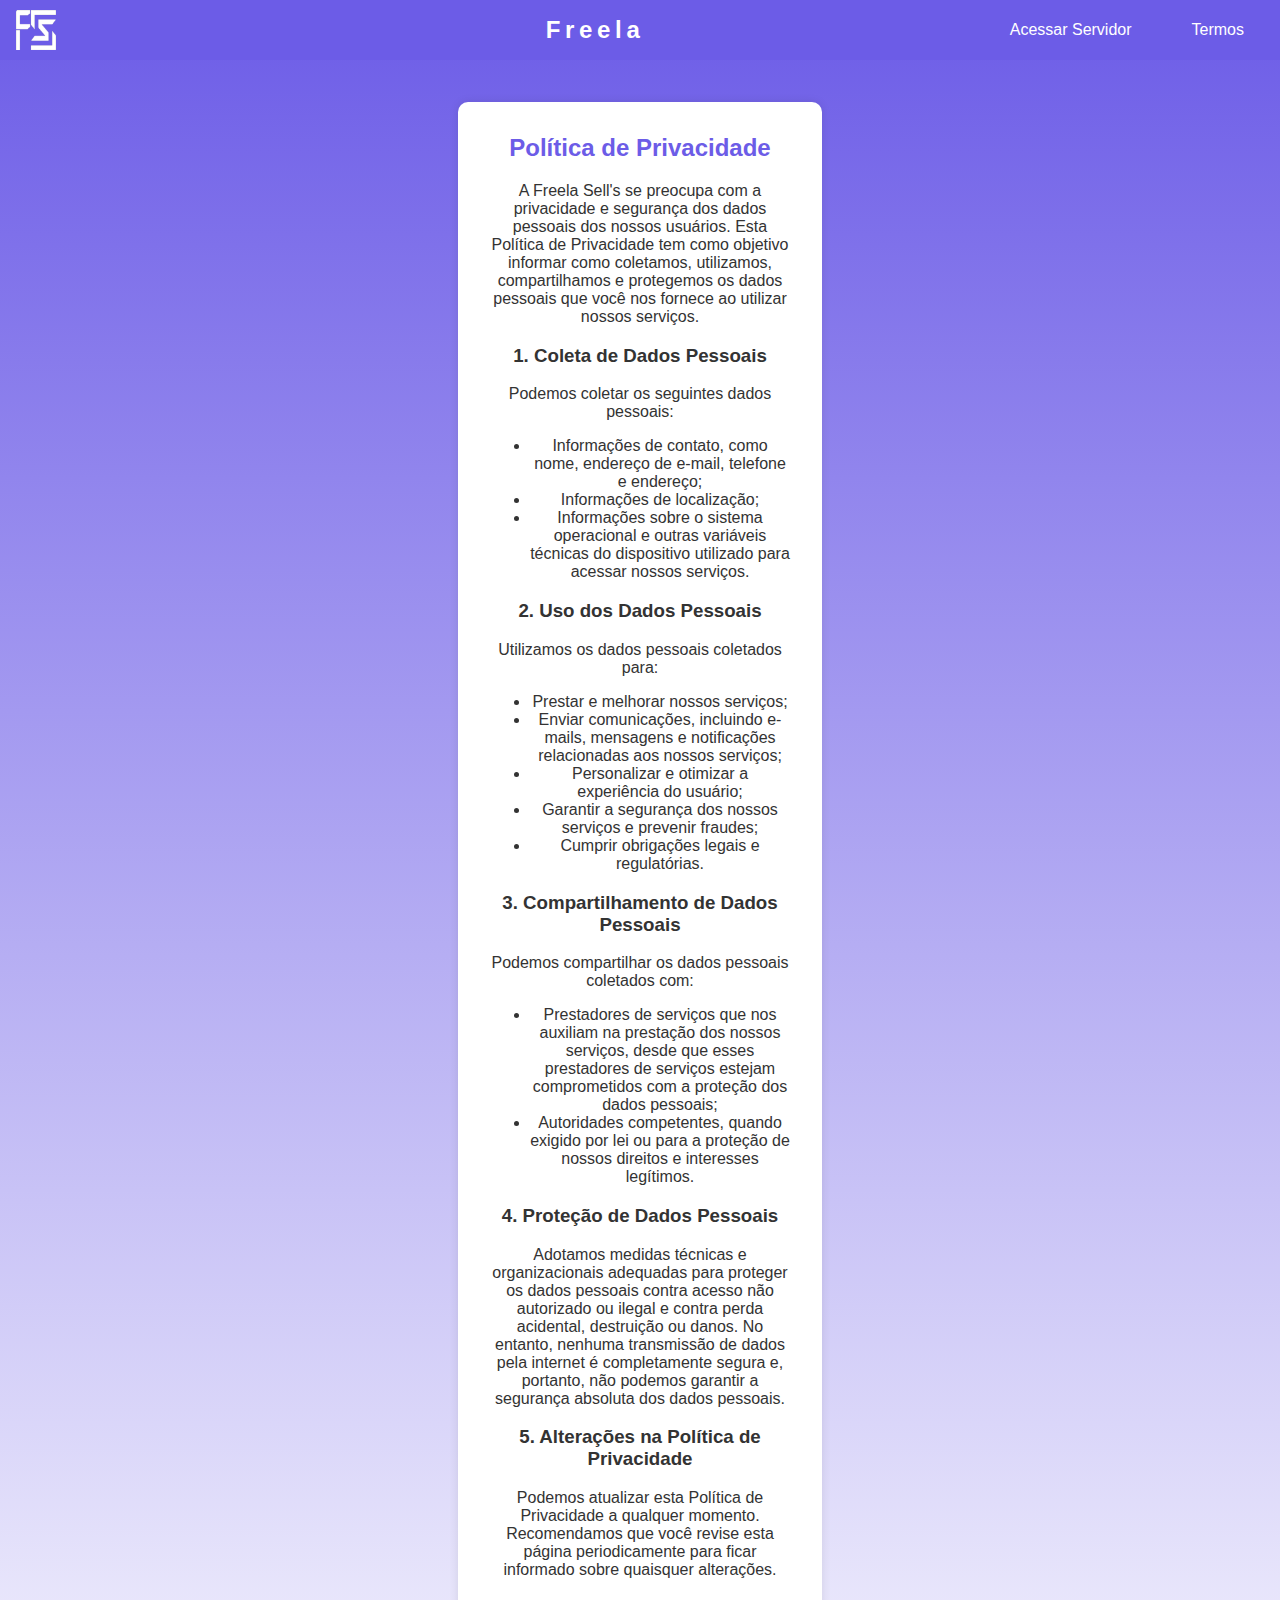
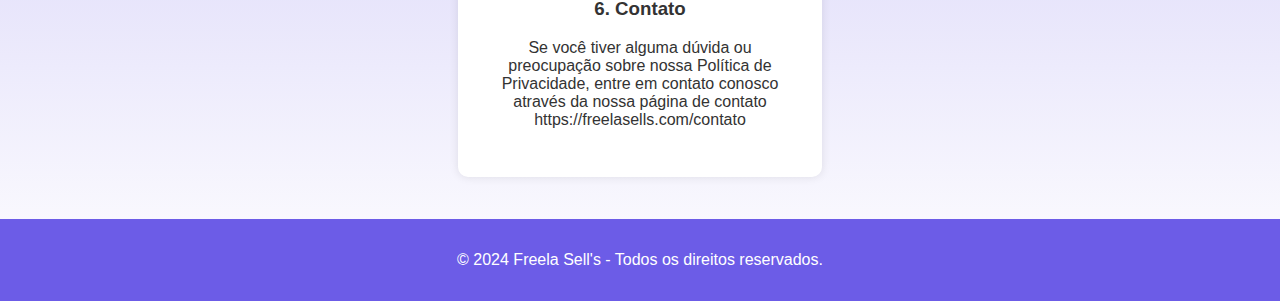
==== privacidade.html @ 6b94688e "Update privacidade.html" ====
<!DOCTYPE html>
<html lang="pt-BR">
<head>
    <meta charset="UTF-8">
    <meta name="viewport" content="width=device-width, initial-scale=1.0">
    <link rel="shortcut icon" href="./OIG4.png" type="image/x-icon">
    <meta property="og:title" content="FreelaSell's - Política de Privacidade">
    <meta property="og:description" content="Conheça nossa Política de Privacidade e saiba como cuidamos da sua privacidade e segurança.">
    <meta property="og:image" content="https://freelasells.shop/OIG4.png">
    <meta property="og:type" content="website">
    <title>Freela Sell's - Política de Privacidade</title>
    <link rel="stylesheet" href="https://cdnjs.cloudflare.com/ajax/libs/font-awesome/6.2.0/css/all.min.css" />
    <style>
        body {
            background-image: linear-gradient(to bottom, #6c5ce7 0%, #ffffff 100%);
            font-family: Arial, sans-serif;
            margin: 0;
            padding: 0;
            color: #333;
        }

        header {
            background-color: #6c5ce7;
            padding: 1em;
            text-align: center;
            color: #fff;
            position: relative;
        }

        header h1 {
            font-family: 'Arial Black', sans-serif;
            font-size: 24px;
            margin: 0;
            letter-spacing: -1px; /* Reduzindo o espaçamento entre as letras */
        }

        header h1 span {
            display: inline-block;
            opacity: 0; /* Começa invisível */
        }

        header h1 span:nth-child(odd) {
            animation-direction: alternate;
        }

        @keyframes float {
            0% {
                transform: translateY(0px);
            }
            50% {
                transform: translateY(-10px);
            }
            100% {
                transform: translateY(0px);
            }
        }

        .header-buttons {
            display: flex;
            justify-content: center;
            align-items: center;
            position: absolute;
            right: 1em;
            top: 50%;
            transform: translateY(-50%);
        }

        .header-buttons button {
            background-color: #6c5ce7;
            color: #fff;
            border: none;
            padding: 10px 20px;
            font-size: 16px;
            cursor: pointer;
            transition: background-color 0.3s;
            margin-left: 10px;
        }

        .header-buttons button:hover {
            background-color: #4b3f8c;
        }

        .header-buttons .access-community {
            margin-right: 10px;
        }

        .header-icon {
            height: 40px;
            position: absolute;
            left: 1em;
            top: 50%;
            transform: translateY(-50%);
        }

        main {
            display: flex;
            flex-wrap: wrap;
            justify-content: center;
            padding: 2em;
        }

        section {
            background-color: #fff;
            padding: 2em;
            margin: 10px;
            border-radius: 10px;
            box-shadow: 0 0 10px rgba(0, 0, 0, 0.1);
            width: 300px;
            text-align: center;
            transition: box-shadow 0.3s;
        }

        section:hover {
            box-shadow: 0 0 20px rgba(0, 0, 0, 0.2);
        }

        h2 {
            margin-top: 0;
            color: #6c5ce7;
        }

        .service-box {
            padding: 20px;
            border-radius: 10px;
            box-shadow: 0 0 10px rgba(0, 0, 0, 0.1);
            margin-top: 20px;
            transition: box-shadow 0.3s;
        }

        .service-box:hover {
            box-shadow: 0 0 20px rgba(0, 0, 0, 0.2);
        }

        .service-box i {
            color: #6c5ce7;
            margin-bottom: 10px;
        }

        .service-box h3 {
            margin-top: 0;
            color: #333;
        }

        .service-box p {
            margin-bottom: 20px;
        }

        .service-box button {
            background-color: #6c5ce7;
            color: #fff;
            border: none;
            padding: 10px 20px;
            font-size: 16px;
            cursor: pointer;
            transition: background-color 0.3s;
        }

        .service-box button:hover {
            background-color: #4b3f8c;
        }

        .info {
            background-color: #f0f0f0;
            padding: 10px;
            border-radius: 5px;
            margin-top: 10px;
        }

        .service-info {
            background-color: #fff;
            padding: 2em;
            margin: 10px auto;
            border-radius: 10px;
            box-shadow: 0 0 10px rgba(0, 0, 0, 0.1);
            max-width: 900px;
            text-align: center;
            transition: box-shadow 0.3s;
        }

        .service-info:hover {
            box-shadow: 0 0 20px rgba(0, 0, 0, 0.2);
        }

        .service-info .service-box {
            display: inline-block;
            width: calc(100% / 3 - 40px);
            margin: 10px;
            transition: box-shadow 0.3s;
        }

        .service-info .service-box:hover {
            box-shadow: 0 0 20px rgba(0, 0, 0, 0.2);
        }

        footer {
            background-color: #6c5ce7;
            padding: 1em;
            text-align: center;
            color: #fff;
        }

        footer a {
            color: #fff;
            text-decoration: none;
        }

        footer a:hover {
            color: #ccc;
        }

        /* Adicionando a classe 'fade-in-up' para as caixas */
        .fade-in-up {
            opacity: 0;
            transform: translateY(30px);
            transition: opacity 0.5s ease-out, transform 0.5s ease-out;
        }

        .fade-in-up.show {
            opacity: 1;
            transform: translateY(0);
        }

        /* Adicionando a classe 'floating' para as caixas */
        .floating {
            animation: float 3s ease-in-out infinite;
        }

        /* Adicionando a classe 'highlight' para realçar as caixas */
        .highlight {
            box-shadow: 0 0 20px rgba(108, 92, 231, 0.6);
        }

         #about-us {
            background-color: #fff;
            padding: 2em;
            margin: 10px auto;
            border-radius: 10px;
            box-shadow: 0 0 10px rgba(0, 0, 0, 0.1);
            max-width: 900px; /* Igual à seção de serviços */
            width: 100%; /* Adicionado para garantir a largura total quando max-width não for aplicado */
            text-align: center;
            transition: box-shadow 0.3s;
            display: flex;
            flex-direction: column;
            align-items: center;
        }

        #about-us:hover {
            box-shadow: 0 0 20px rgba(0, 0, 0, 0.2);
        }

        #about-us p {
            margin: 1em 0;
            line-height: 1.5;
        }
    </style>
</head>
<body>
    <header>
        <h1>
            <span>F</span>
            <span>r</span>
            <span>e</span>
            <span>e</span>
            <span>l</span>
            <span>a</span>
            <span> </span>
            <span>S</span>
            <span>e</span>
            <span>l</span>
            <span>l</span>
            <span>'</span>
            <span>s</span>
        </h1>
        <img src="./OIG4.png" alt="Ícone" class="header-icon">
        <div class="header-buttons">
            <button class="access-community" onclick="window.location.href = './discord';">Acessar Servidor</button>
            <button class="terms" onclick="window.location.href = './termos';">Termos</button>
        </div>
    </header>
    <main>
        <section id="privacy-policy">
            <h2>Política de Privacidade</h2>
            <p>A Freela Sell's se preocupa com a privacidade e segurança dos dados pessoais dos nossos usuários. Esta Política de Privacidade tem como objetivo informar como coletamos, utilizamos, compartilhamos e protegemos os dados pessoais que você nos fornece ao utilizar nossos serviços.</p>
            <h3>1. Coleta de Dados Pessoais</h3>
            <p>Podemos coletar os seguintes dados pessoais:</p>
            <ul>
                <li>Informações de contato, como nome, endereço de e-mail, telefone e endereço;</li>
                <li>Informações de localização;</li>
                <li>Informações sobre o sistema operacional e outras variáveis técnicas do dispositivo utilizado para acessar nossos serviços.</li>
            </ul>
            <h3>2. Uso dos Dados Pessoais</h3>
            <p>Utilizamos os dados pessoais coletados para:</p>
            <ul>
                <li>Prestar e melhorar nossos serviços;</li>
                <li>Enviar comunicações, incluindo e-mails, mensagens e notificações relacionadas aos nossos serviços;</li>
                <li>Personalizar e otimizar a experiência do usuário;</li>
                <li>Garantir a segurança dos nossos serviços e prevenir fraudes;</li>
                <li>Cumprir obrigações legais e regulatórias.</li>
            </ul>
            <h3>3. Compartilhamento de Dados Pessoais</h3>
            <p>Podemos compartilhar os dados pessoais coletados com:</p>
            <ul>
                <li>Prestadores de serviços que nos auxiliam na prestação dos nossos serviços, desde que esses prestadores de serviços estejam comprometidos com a proteção dos dados pessoais;</li>
                <li>Autoridades competentes, quando exigido por lei ou para a proteção de nossos direitos e interesses legítimos.</li>
            </ul>
            <h3>4. Proteção de Dados Pessoais</h3>
            <p>Adotamos medidas técnicas e organizacionais adequadas para proteger os dados pessoais contra acesso não autorizado ou ilegal e contra perda acidental, destruição ou danos. No entanto, nenhuma transmissão de dados pela internet é completamente segura e, portanto, não podemos garantir a segurança absoluta dos dados pessoais.</p>
            <h3>5. Alterações na Política de Privacidade</h3>
            <p>Podemos atualizar esta Política de Privacidade a qualquer momento. Recomendamos que você revise esta página periodicamente para ficar informado sobre quaisquer alterações.</p>
            <h3>6. Contato</h3>
            <p>Se você tiver alguma dúvida ou preocupação sobre nossa Política de Privacidade, entre em contato conosco através da nossa página de contato <a>https://freelasells.com/contato</a></p>
        </section>
    </main>
    <footer>
        <p>&copy; 2024 Freela Sell's - Todos os direitos reservados.</p>
    </footer>

    <script>
        const fadeInUpElements = document.querySelectorAll('.fade-in-up');

        function showElement(element, delay) {
            setTimeout(() => {
                element.classList.add('show');
            }, delay);
        }

        fadeInUpElements.forEach((element, index) => {
            showElement(element, index * 150);
        });

        function scrollToAndHighlight(targetId) {
            const targetElement = document.getElementById(targetId);
            if (targetElement) {
                const serviceBoxes = document.querySelectorAll('.service-box');
                serviceBoxes.forEach((box) => box.classList.remove('highlight'));
                targetElement.classList.add('highlight');
                targetElement.scrollIntoView({ behavior: 'smooth', block: 'start' });
            }
        }
    </script>
    <script>
        // Obtém todas as letras do cabeçalho
        const headerLetters = document.querySelectorAll('header h1 span');

        // Define a função para animar as letras
        function animateLetters(index) {
            // Se todas as letras já foram animadas, interrompa a função
            if (index >= headerLetters.length) return;
            // Anima a letra atual
            headerLetters[index].style.opacity = 1;
            headerLetters[index].style.animation = 'wave 0.5s ease-in-out alternate';
            // Chama recursivamente para a próxima letra após um pequeno atraso
            setTimeout(() => {
                animateLetters(index + 1);
            }, 100); // Ajuste o atraso conforme necessário
        }

        // Inicia a animação chamando a função com o índice inicial 0
        animateLetters(0);
    </script>
</body>
</html>
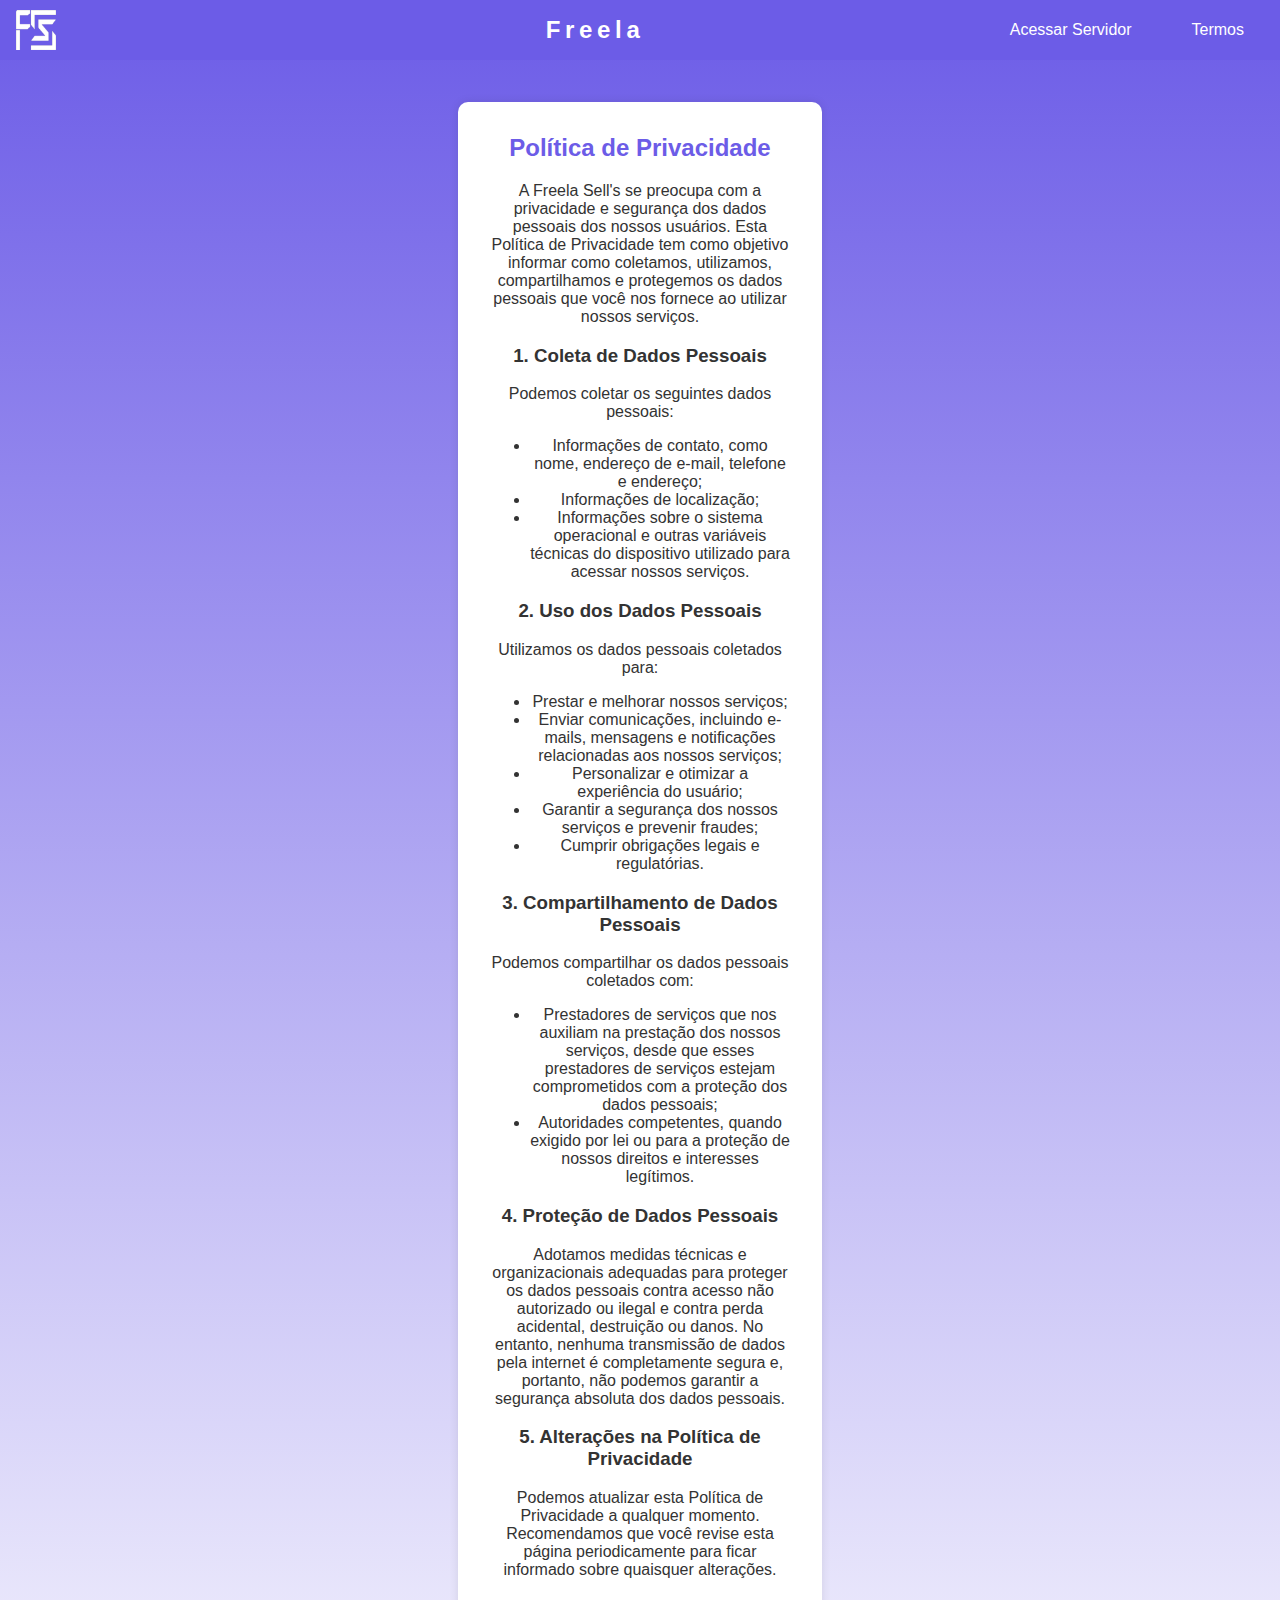
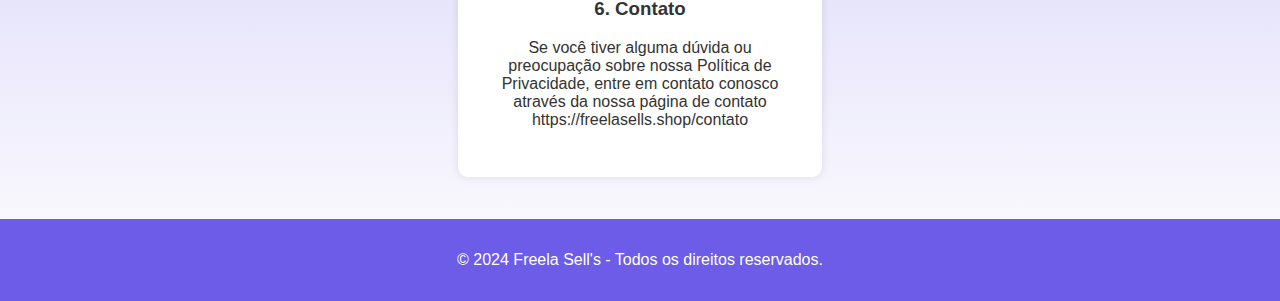
==== commit 30935368: "Update privacidade.html" ====
--- a/privacidade.html
+++ b/privacidade.html
@@ -309,7 +309,7 @@
             <h3>5. Alterações na Política de Privacidade</h3>
             <p>Podemos atualizar esta Política de Privacidade a qualquer momento. Recomendamos que você revise esta página periodicamente para ficar informado sobre quaisquer alterações.</p>
             <h3>6. Contato</h3>
-            <p>Se você tiver alguma dúvida ou preocupação sobre nossa Política de Privacidade, entre em contato conosco através da nossa página de contato <a>https://freelasells.com/contato</a></p>
+            <p>Se você tiver alguma dúvida ou preocupação sobre nossa Política de Privacidade, entre em contato conosco através da nossa página de contato <a>https://freelasells.shop/contato</a></p>
         </section>
     </main>
     <footer>
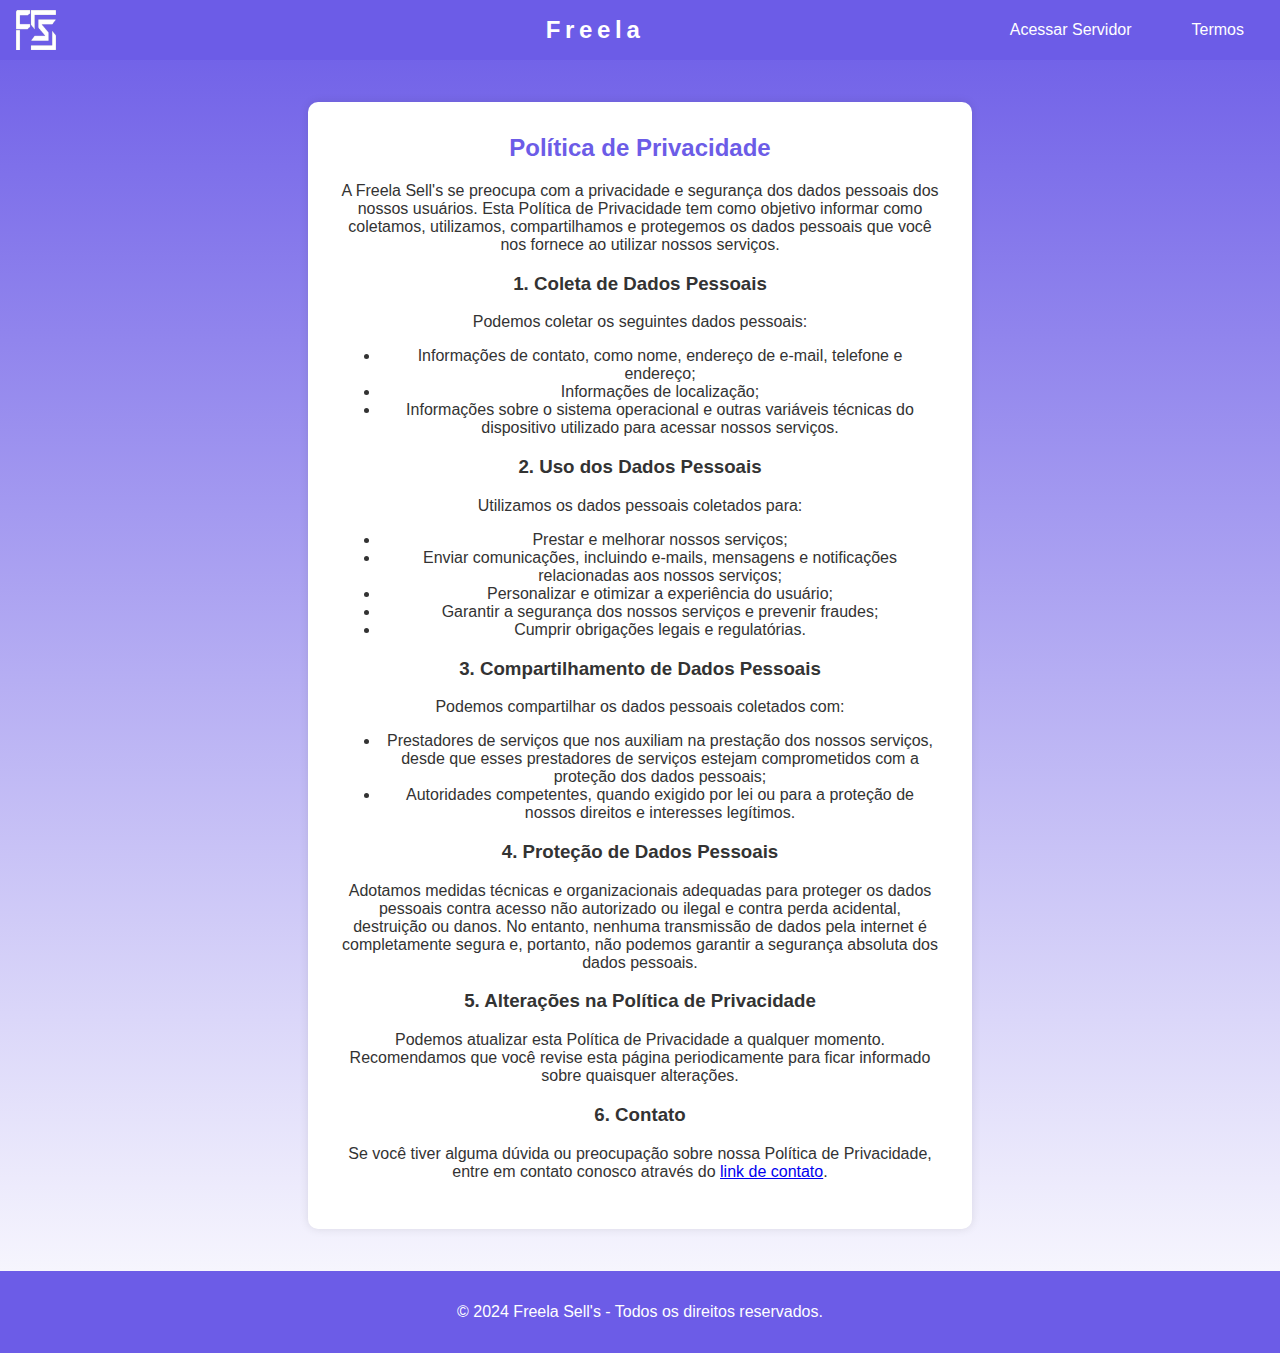
==== commit 1cfbfaf7: "Update privacidade.html" ====
--- a/privacidade.html
+++ b/privacidade.html
@@ -105,7 +105,7 @@
             margin: 10px;
             border-radius: 10px;
             box-shadow: 0 0 10px rgba(0, 0, 0, 0.1);
-            width: 300px;
+            width: 600px; /* Aumentando a largura da caixa */
             text-align: center;
             transition: box-shadow 0.3s;
         }
@@ -309,7 +309,7 @@
             <h3>5. Alterações na Política de Privacidade</h3>
             <p>Podemos atualizar esta Política de Privacidade a qualquer momento. Recomendamos que você revise esta página periodicamente para ficar informado sobre quaisquer alterações.</p>
             <h3>6. Contato</h3>
-            <p>Se você tiver alguma dúvida ou preocupação sobre nossa Política de Privacidade, entre em contato conosco através da nossa página de contato <a>https://freelasells.shop/contato</a></p>
+            <p>Se você tiver alguma dúvida ou preocupação sobre nossa Política de Privacidade, entre em contato conosco através do <a href="https://freelasells.shop/contato">link de contato</a>.</p>
         </section>
     </main>
     <footer>
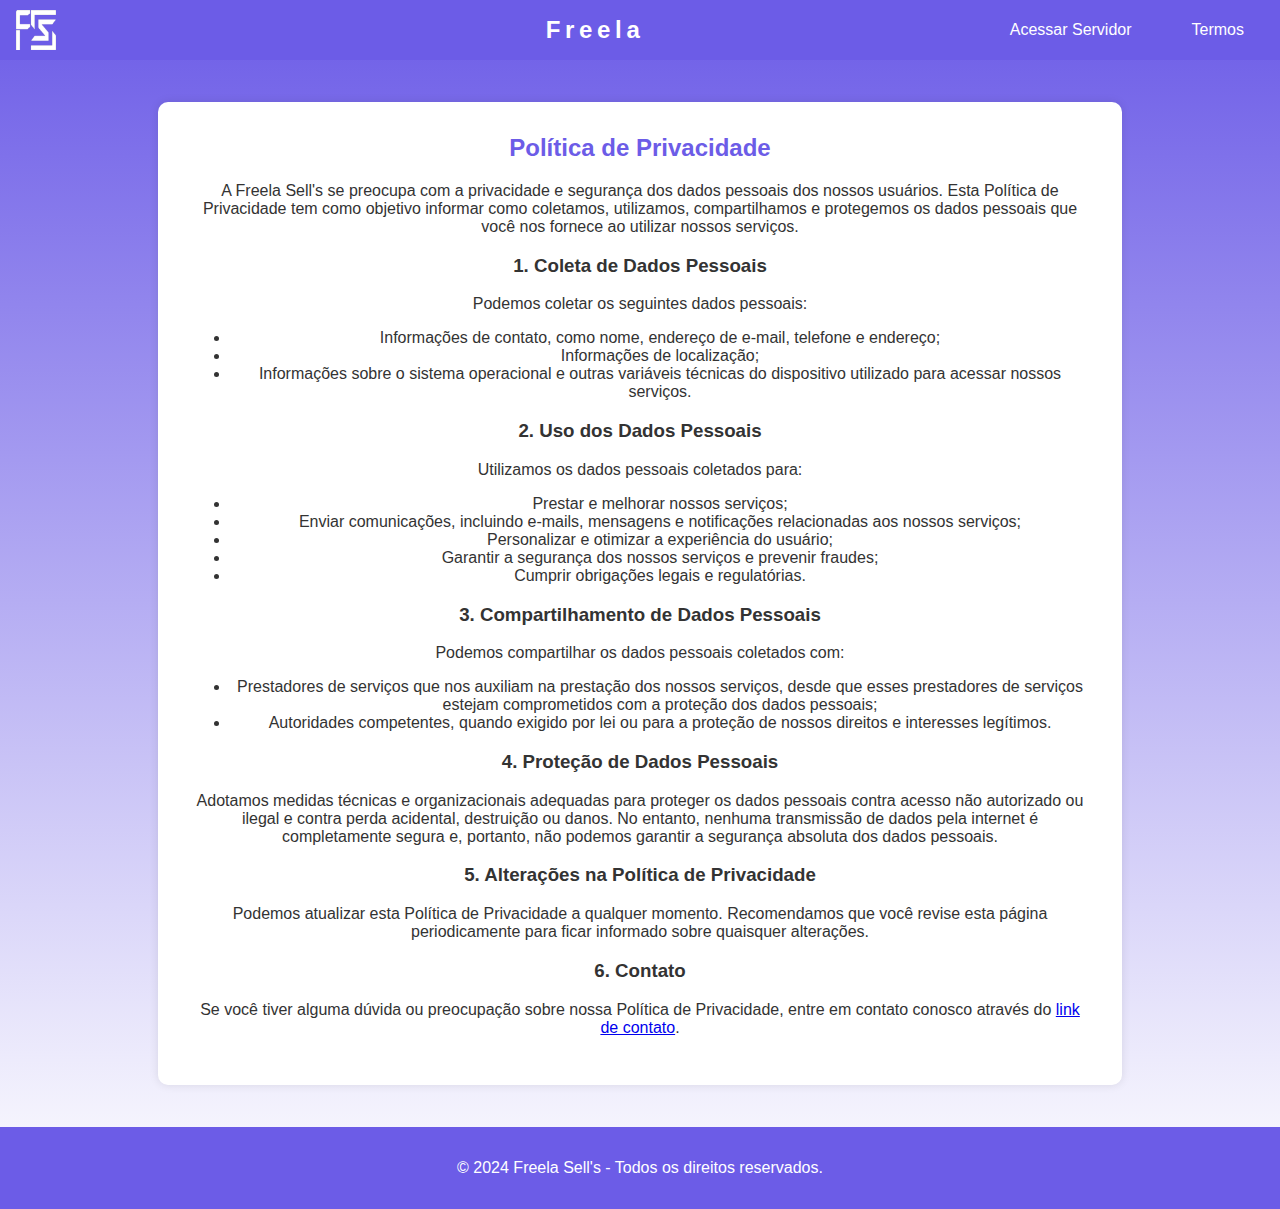
==== commit 2745af09: "Update privacidade.html" ====
--- a/privacidade.html
+++ b/privacidade.html
@@ -105,7 +105,7 @@
             margin: 10px;
             border-radius: 10px;
             box-shadow: 0 0 10px rgba(0, 0, 0, 0.1);
-            width: 600px; /* Aumentando a largura da caixa */
+            width: 900px; /* Aumentando a largura da caixa */
             text-align: center;
             transition: box-shadow 0.3s;
         }
